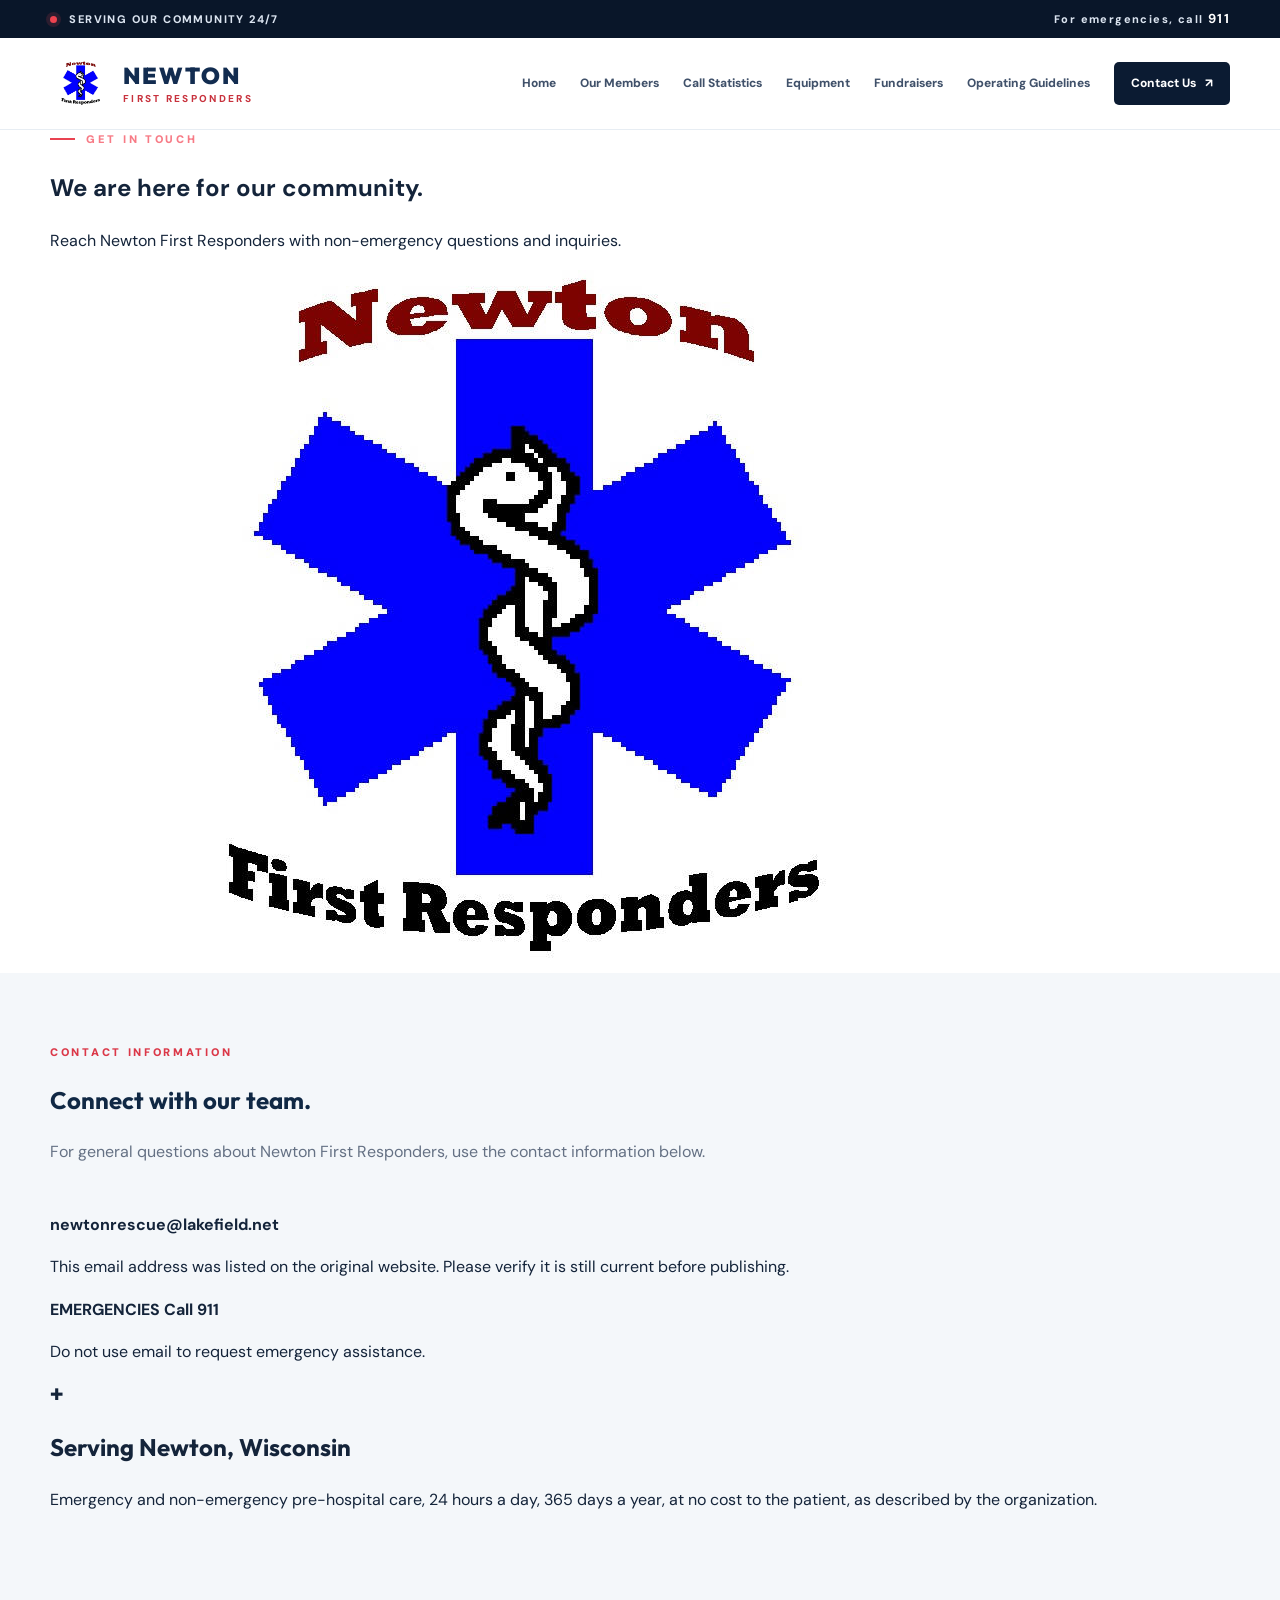
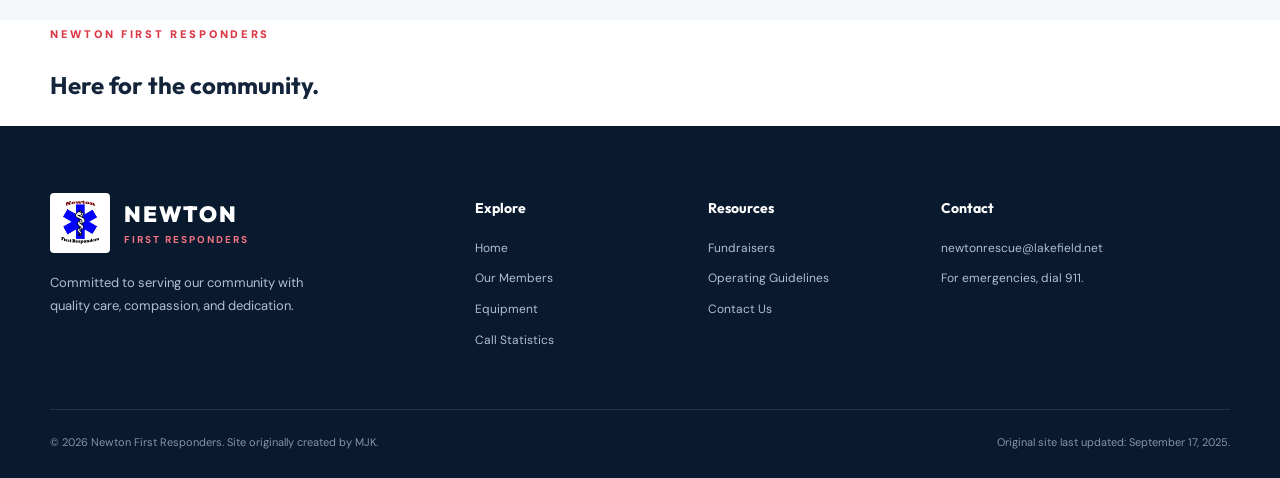
==== contact.html @ c243fa12 "Add files via upload" ====
<!doctype html>
<html lang="en">
    <head>
        <meta charset="UTF-8" />
        <meta name="viewport" content="width=device-width, initial-scale=1" />
        <meta name="description" content="A place to share verified information about calls and community response activity." />
        <title>Contact | Newton First Responders</title>
        <link rel="stylesheet" href="style.css" />
    </head>
    <body class="page-statistics">
        <div class="top-strip">
            <div class="container top-inner">
                <span><span class="live-dot"></span> SERVING OUR COMMUNITY 24/7</span
                ><span>For emergencies, call <strong>911</strong></span>
            </div>
        </div>
        <header class="site-header">
            <div class="container header-inner">
                <a href="index.html" class="brand" aria-label="Newton First Responders home">
                    <img src="newton-logo.png" alt="Newton First Responders emblem" /><span class="brand-copy">
                        <strong>NEWTON</strong><small>FIRST RESPONDERS</small></span>
                </a>
                <nav class="site-nav" aria-label="Main navigation">
                    <a href="index.html">Home</a>
                    <a href="members.html">Our Members</a>
                    <a href="statistics.html">Call Statistics</a>
                    <a href="equipment.html">Equipment</a>
                    <a href="fundraisers.html">Fundraisers</a>
                    <a href="guidelines.html">Operating Guidelines</a>
                    <a class="nav-contact" href="contact.html">Contact Us <span aria-hidden="true">↗</span></a>
                </nav>
            </div>
        </header>
        <main>
            <section class="inner-hero">
                <div class="container inner-hero-layout">
                    <div>
                        <div class="eyebrow"><span class="eyebrow-line"></span>GET IN TOUCH</div>
                        <h1>We are here for our community.</h1>
                        <p>Reach Newton First Responders with non-emergency questions and inquiries.</p>
                    </div>
                    <div class="inner-hero-mark"><img src="newton-logo.png" alt="Newton First Responders logo" /></div>
                </div>
            </section>
            <section class="inner-section">
                <div class="container contact-layout">
                    <div>
                        <div class="section-kicker">CONTACT INFORMATION</div>
                        <h2 class="inner-heading">Connect with our team.</h2>
                        <p class="inner-intro">
                            For general questions about Newton First Responders, use the contact information below.
                        </p>
                        <div class="contact-panel">
                            <strong>newtonrescue@lakefield.net</strong>
                            <p>
                                This email address was listed on the original website. Please verify it is still current
                                before publishing.
                            </p>
                        </div>
                        <div class="contact-panel">
                            <span class="contact-label"><strong>EMERGENCIES </span>Call 911</strong>
                            <p>Do not use email to request emergency assistance.</p>
                        </div>
                    </div>
                    <aside class="contact-aside">
                        <div class="inner-icon">✚</div>
                        <h2>Serving Newton, Wisconsin</h2>
                        <p>
                            Emergency and non-emergency pre-hospital care, 24 hours a day, 365 days a year, at no cost
                            to the patient, as described by the organization.
                        </p>
                    </aside>
                </div>
            </section>
            <section class="inner-bottom-cta">
                <div class="container inner-bottom-flex">
                    <div>
                        <span class="section-kicker">NEWTON FIRST RESPONDERS</span>
                        <h2>Here for the community.</h2>
                    </div>
                </div>
            </section>
        </main>
        <footer class="site-footer">
            <div class="container footer-top">
                <div class="footer-brand">
                    <img src="newton-logo.png" alt="Newton First Responders logo" />
                    <div><strong>NEWTON</strong><span>FIRST RESPONDERS</span></div>
                    <p>Committed to serving our community with quality care, compassion, and dedication.</p>
                </div>
                <div class="footer-links">
                    <h3>Explore</h3>
                    <a href="index.html">Home</a><a href="members.html">Our Members</a
                    ><a href="equipment.html">Equipment</a><a href="statistics.html">Call Statistics</a>
                </div>
                <div class="footer-links">
                    <h3>Resources</h3>
                    <a href="fundraisers.html">Fundraisers</a
                    ><a href="guidelines.html">Operating Guidelines</a><a href="Contact.html">Contact Us</a>
                </div>
                <div class="footer-links">
                    <h3>Contact</h3>
                    <a href="mailto:newtonrescue@lakefield.net">newtonrescue@lakefield.net</a>
                    <p>For emergencies, dial 911.</p>
                </div>
            </div>
            <div class="container footer-bottom">
                <span>© 2026 Newton First Responders. Site originally created by MJK.</span
                ><span>Original site last updated: September 17, 2025.</span>
            </div>
        </footer>
    </body>
</html>
---- style.css ----
/* =========================================
   START OF INDEX 
========================================= */
@import url("https://fonts.googleapis.com/css2?family=DM+Sans:wght@400;500;600;700;800&family=Outfit:wght@400;500;600;700;800;900&display=swap");
:root {
    --navy: #0b1b32;
    --navy2: #102844;
    --red: #d93240;
    --blue: #1953a4;
    --ink: #14243a;
    --muted: #657184;
    --pale: #f4f7fa;
    --white: #fff;
}

* {
    box-sizing: border-box;
}

html {
    scroll-behavior: smooth;
}

body {
    margin: 0;
    color: var(--ink);
    font-family: "DM Sans",Arial,sans-serif;
    line-height: 1.65;
    background: #fff;
}

a {
    text-decoration: none;
    color: inherit;
}

a:focus-visible {
    outline: 3px solid #eaa21c;
    outline-offset: 4px;
}

img {
    max-width: 100%;
    display: block;
}

.container {
    width: min(1180px,calc(100% - 48px));
    margin: auto;
}

.top-strip {
    background: #091629;
    color: #dbe4f0;
    font-size: 11px;
    font-weight: 800;
    letter-spacing: 1.4px;
}

.top-inner {
    min-height: 38px;
    display: flex;
    justify-content: space-between;
    align-items: center;
    gap: 12px;
}

.top-inner strong {
    color: #fff;
    font-size: 13px;
}

.live-dot {
    display: inline-block;
    width: 7px;
    height: 7px;
    border-radius: 50%;
    background: #ed4350;
    margin-right: 8px;
    box-shadow: 0 0 0 4px #ed435026;
}

.site-header {
    background: #fff;
    border-bottom: 1px solid #e7edf3;
}

.header-inner {
    display: flex;
    justify-content: space-between;
    align-items: center;
    gap: 24px;
    min-height: 91px;
}

.brand {
    display: flex;
    align-items: center;
    gap: 12px;
    flex-shrink: 0;
}

.brand img {
    width: 61px;
    height: 61px;
    object-fit: contain;
}

.brand-copy {
    display: flex;
    flex-direction: column;
    line-height: 1.1;
}

.brand-copy strong,.footer-brand strong {
    font-family: Outfit,sans-serif;
    font-weight: 900;
    letter-spacing: 2px;
    font-size: 23px;
    color: #122c50;
}

.brand-copy small {
    font-weight: 800;
    font-size: 10px;
    letter-spacing: 2.3px;
    color: #c8323d;
    margin-top: 5px;
}

.site-nav {
    display: flex;
    align-items: center;
    gap: 24px;
}

.site-nav a {
    font-size: 12px;
    font-weight: 800;
    color: #40516a;
    white-space: nowrap;
    transition: color .2s;
}

.site-nav a:hover,.site-nav a.active {
    color: #ce2d3b;
}

.site-nav .nav-contact {
    padding: 12px 17px;
    background: var(--navy);
    border-radius: 5px;
    color: #fff;
}

.site-nav .nav-contact:hover {
    color: #fff;
    background: #203f67;
}

.nav-contact span {
    margin-left: 6px;
}

.hero {
    position: relative;
    overflow: hidden;
    background: linear-gradient(122deg,#0b1b32 0%,#0e2747 62%,#10335a 100%);
    color: white;
}

.hero:before {
    content: "";
    position: absolute;
    inset: 0;
    background-image: linear-gradient(#ffffff06 1px,transparent 1px),linear-gradient(90deg,#ffffff06 1px,transparent 1px);
    background-size: 58px 58px;
    mask-image: linear-gradient(to right,transparent,#000);
}

.hero-glow {
    position: absolute;
    width: 580px;
    height: 580px;
    background: #286bbf25;
    filter: blur(85px);
    right: 3%;
    top: 0;
    border-radius: 50%;
}

.hero-grid {
    position: relative;
    display: grid;
    grid-template-columns: 1.13fr .87fr;
    align-items: center;
    min-height: 590px;
    gap: 55px;
    padding-top: 66px;
    padding-bottom: 68px;
}

.eyebrow,.section-kicker {
    font-size: 11px;
    letter-spacing: 2.7px;
    font-weight: 900;
    color: #db3848;
}

.eyebrow {
    color: #f77b86;
    display: flex;
    align-items: center;
    gap: 11px;
}

.eyebrow-line {
    height: 2px;
    width: 25px;
    background: #e94351;
}

.hero h1,h2,h3 {
    font-family: Outfit,Arial,sans-serif;
}

.hero h1 {
    font-size: clamp(40px,4.4vw,65px);
    line-height: 1.13;
    letter-spacing: -1.7px;
    margin: 25px 0;
}

.hero h1 em {
    font-style: normal;
    color: #ff6572;
}

.hero-copy>p {
    color: #bac8d9;
    max-width: 540px;
    font-size: 16px;
    line-height: 1.9;
}

.hero-actions {
    display: flex;
    gap: 12px;
    flex-wrap: wrap;
    margin-top: 32px;
}

.btn {
    display: inline-flex;
    align-items: center;
    justify-content: center;
    gap: 18px;
    padding: 14px 21px;
    font-size: 13px;
    font-weight: 800;
    border-radius: 5px;
    transition: transform .2s,background .2s;
}

.btn:hover {
    transform: translateY(-2px);
}

.btn-primary {
    background: #db3545;
    color: white;
}

.btn-primary:hover {
    background: #b82635;
}

.btn-outline {
    border: 1px solid #6d829e;
    color: #fff;
}

.btn-outline:hover {
    background: #ffffff12;
}

.hero-note {
    display: flex;
    align-items: center;
    gap: 13px;
    border-top: 1px solid #ffffff23;
    margin-top: 42px;
    padding-top: 25px;
    color: #b6c5d8;
    font-size: 12px;
}

.hero-note strong {
    color: #fff;
}

.note-icon {
    display: grid;
    place-items: center;
    width: 32px;
    height: 32px;
    flex: none;
    border: 1px solid #ffffff36;
    border-radius: 50%;
    color: #fb6471;
    font-size: 20px;
}

.hero-visual {
    position: relative;
    display: flex;
    align-items: center;
    justify-content: center;
    min-height: 430px;
}

.visual-ring {
    position: absolute;
    border: 1px solid #6b9de229;
    border-radius: 50%;
    aspect-ratio: 1;
}

.ring-one {
    width: 460px;
}

.ring-two {
    width: 365px;
}

.logo-panel {
    width: min(340px,90%);
    background: #fff;
    color: var(--ink);
    padding: 19px 24px 22px;
    position: relative;
    z-index: 1;
    box-shadow: 0 35px 70px #0005;
    border: 1px solid #dfe9f6;
    transform: rotate(2deg);
}

.logo-panel-top {
    font-size: 9px;
    font-weight: 900;
    letter-spacing: 2px;
    color: #8d99a7;
    text-align: center;
    padding: 5px 0 15px;
    border-bottom: 1px solid #e6ebf2;
}

.logo-panel img {
    height: 270px;
    width: 100%;
    object-fit: contain;
    margin: 8px auto;
}

.logo-panel-bottom {
    border-top: 1px solid #e6ebf2;
    display: flex;
    justify-content: space-between;
    align-items: center;
    padding-top: 14px;
    gap: 10px;
}

.logo-panel-bottom span {
    font-size: 9px;
    font-weight: 800;
    letter-spacing: 1.2px;
    color: #8794a4;
}

.logo-panel-bottom strong {
    font-size: 12px;
    letter-spacing: 1px;
    color: #143a70;
}

.floating-plus {
    position: absolute;
    color: #ed516250;
    font-size: 42px;
    font-weight: 300;
}

.plus-one {
    top: 25px;
    right: 12px;
}

.plus-two {
    bottom: 14px;
    left: 12px;
}

.stats-band {
    background: #fff;
    border-bottom: 1px solid #e8edf3;
}

.stats-grid {
    display: grid;
    grid-template-columns: repeat(4,1fr);
    padding: 30px 0;
}

.stat {
    text-align: center;
    border-right: 1px solid #e5ebf1;
}

.stat:last-child {
    border-right: 0;
}

.stat strong {
    font-family: Outfit,sans-serif;
    display: block;
    font-size: 39px;
    line-height: 1.1;
    color: #132d50;
    font-weight: 800;
}

.stat strong span {
    color: #d73342;
}

.stat>span {
    font-size: 12px;
    font-weight: 700;
    color: #6f7c8e;
}

.section-pad {
    padding: 105px 0;
}

.intro-grid {
    display: grid;
    grid-template-columns: .8fr 1.2fr;
    gap: 110px;
}

.section-lead h2,.services h2,.cta-section h2 {
    font-size: clamp(36px,4vw,52px);
    line-height: 1.14;
    letter-spacing: -1.2px;
    margin: 20px 0;
}

.section-lead h2 span,.services h2 span {
    color: #d33746;
}

.red-rule {
    width: 55px;
    height: 4px;
    background: #d33746;
    margin-top: 25px;
}

.intro-text {
    font-size: 15px;
    color: #5a6779;
    line-height: 1.95;
}

.intro-text p:first-child {
    margin-top: 0;
}

.intro-text p:last-child {
    margin-bottom: 0;
}

.services {
    background: #f4f7fa;
}

.services-head {
    display: flex;
    justify-content: space-between;
    align-items: end;
    gap: 35px;
    margin-bottom: 35px;
}

.services-head h2 {
    margin-bottom: 0;
}

.services-head>p {
    color: #657184;
    max-width: 290px;
    font-size: 14px;
}

.service-grid {
    display: grid;
    grid-template-columns: repeat(3,1fr);
    gap: 20px;
}

.service-card {
    position: relative;
    background: #fff;
    padding: 35px 30px 29px;
    border: 1px solid #e6ecf2;
    transition: transform .2s,box-shadow .2s;
}

.service-card:hover {
    transform: translateY(-4px);
    box-shadow: 0 15px 35px #132f5012;
}

.service-number {
    position: absolute;
    right: 28px;
    top: 24px;
    font-family: Outfit;
    font-weight: 900;
    font-size: 36px;
    color: #edf1f5;
}

.service-icon {
    height: 55px;
    width: 55px;
    display: grid;
    place-items: center;
    background: #fce9eb;
    color: #cb2d3d;
    font-size: 30px;
    border-radius: 8px;
}

.service-card h3 {
    font-size: 22px;
    margin: 25px 0 10px;
}

.service-card p {
    color: #657184;
    font-size: 14px;
    line-height: 1.85;
    min-height: 105px;
}

.service-card a {
    font-size: 12px;
    color: #b72a38;
    font-weight: 900;
}

.service-card a span {
    margin-left: 7px;
}

.cta-section {
    background: #14345b;
    color: #fff;
    position: relative;
    overflow: hidden;
}

.cta-section:after {
    content: "+";
    position: absolute;
    right: 5%;
    top: -120px;
    font-family: Arial;
    font-size: 460px;
    font-weight: 900;
    color: #ffffff07;
    line-height: 1;
}

.cta-inner {
    position: relative;
    z-index: 1;
    display: flex;
    justify-content: space-between;
    align-items: center;
    gap: 30px;
    padding: 72px 0;
}

.cta-section .section-kicker {
    color: #ff8490;
}

.cta-section h2 {
    margin: 15px 0;
}

.cta-section p {
    color: #b8c9dc;
    max-width: 470px;
    font-size: 14px;
}

.cta-buttons {
    display: flex;
    flex-direction: column;
    gap: 18px;
    align-items: center;
    flex-shrink: 0;
}

.btn-white {
    background: #fff;
    color: #15345a;
}

.cta-text-link {
    font-size: 13px;
    font-weight: 800;
    color: #e1eaf4;
}

.site-footer {
    background: #09192e;
    color: #b2bfd0;
}

.footer-top {
    padding: 67px 0 58px;
    display: grid;
    grid-template-columns: 2fr 1fr 1fr 1.5fr;
    gap: 40px;
}

.footer-brand {
    display: grid;
    grid-template-columns: 62px auto;
    column-gap: 12px;
    align-content: start;
    align-items: center;
}

.footer-brand img {
    width: 60px;
    height: 60px;
    object-fit: contain;
    background: #fff;
    border-radius: 4px;
}

.footer-brand strong {
    display: block;
    color: white;
    font-size: 22px;
}

.footer-brand span {
    display: block;
    color: #f1737f;
    font-size: 10px;
    font-weight: 800;
    letter-spacing: 2px;
}

.footer-brand p {
    grid-column: 1/-1;
    max-width: 280px;
    font-size: 13px;
    line-height: 1.8;
    margin-top: 18px;
}

.footer-links {
    display: flex;
    flex-direction: column;
    align-items: flex-start;
    gap: 11px;
}

.footer-links h3 {
    color: white;
    font-size: 14px;
    margin: 4px 0 8px;
}

.footer-links a,.footer-links p {
    font-size: 12px;
    color: #b2bfd0;
    margin: 0;
    overflow-wrap: anywhere;
}

.footer-links a:hover {
    color: #fff;
}

.footer-bottom {
    border-top: 1px solid #ffffff1c;
    display: flex;
    justify-content: space-between;
    gap: 15px;
    padding: 23px 0 27px;
    font-size: 11px;
    color: #8495a9;
}

@media (max-width:1100px) {
    .site-nav {
        gap: 13px;
    }

    .site-nav a {
        font-size: 11px;
    }

    .hero-grid {
        gap: 15px;
    }

    .intro-grid {
        gap: 60px;
    }
}

@media (max-width:900px) {
    .header-inner {
        flex-wrap: wrap;
        justify-content: center;
        padding: 14px 0;
    }

    .site-nav {
        justify-content: center;
        flex-wrap: wrap;
        gap: 10px 20px;
    }

    .hero-grid {
        grid-template-columns: 1fr;
        gap: 10px;
        text-align: center;
        padding: 70px 0;
    }

    .hero-copy>p {
        margin-left: auto;
        margin-right: auto;
    }

    .eyebrow,.hero-actions,.hero-note {
        justify-content: center;
    }

    .hero-visual {
        min-height: 400px;
    }

    .intro-grid {
        grid-template-columns: 1fr;
        gap: 25px;
    }

    .footer-top {
        grid-template-columns: repeat(2,1fr);
    }

    .services-head {
        align-items: start;
        flex-direction: column;
        gap: 0;
    }

    .service-card {
        padding: 25px 20px;
    }

    .service-card p {
        min-height: 140px;
    }
}

@media (max-width:650px) {
    .container {
        width: min(100% - 32px,1180px);
    }

    .top-inner {
        font-size: 9px;
        letter-spacing: .5px;
    }

    .top-inner span:last-child {
        white-space: nowrap;
    }

    .site-nav {
        gap: 6px 10px;
    }

    .site-nav a {
        font-size: 11px;
        padding: 4px;
    }

    .site-nav .nav-contact {
        padding: 7px 11px;
    }

    .brand img {
        width: 52px;
        height: 52px;
    }

    .hero-grid {
        padding: 60px 0;
    }

    .hero h1 {
        font-size: clamp(36px,9vw,52px);
    }

    .hero-copy>p {
        font-size: 14px;
    }

    .hero-visual {
        min-height: 365px;
    }

    .logo-panel {
        max-width: 290px;
    }

    .logo-panel img {
        height: 220px;
    }

    .ring-one {
        width: 360px;
    }

    .ring-two {
        width: 280px;
    }

    .stats-grid {
        grid-template-columns: repeat(2,1fr);
        row-gap: 25px;
    }

    .stat:nth-child(2) {
        border-right: 0;
    }

    .stat strong {
        font-size: 34px;
    }

    .section-pad {
        padding: 70px 0;
    }

    .service-grid {
        grid-template-columns: 1fr;
    }

    .service-card p {
        min-height: 0;
    }

    .cta-inner {
        padding: 65px 0;
        flex-direction: column;
        align-items: start;
    }

    .cta-buttons {
        align-items: start;
    }

    .footer-top {
        grid-template-columns: 1fr 1fr;
        gap: 32px 20px;
    }

    .footer-brand {
        grid-column: 1/-1;
    }

    .footer-bottom {
        flex-direction: column;
    }
}

@media (max-width:400px) {
    .top-inner {
        flex-direction: column;
        gap: 2px;
        padding: 7px 0;
    }

    .hero-actions {
        flex-direction: column;
    }

    .hero-actions .btn {
        width: 100%;
    }

    .logo-panel {
        max-width: 250px;
    }

    .logo-panel img {
        height: 190px;
    }

    .hero-visual {
        min-height: 315px;
    }

    .ring-one {
        width: 310px;
    }

    .ring-two {
        width: 240px;
    }

    .footer-top {
        grid-template-columns: 1fr;
    }
}
/* =========================================
   END OF INDEX 
========================================= */


/* =========================================
   START OF MEMBERS
========================================= */

.page-members .members-grid {
    display: grid;
    grid-template-columns: repeat(2, 1fr);
    gap: 20px;
    margin-top: 40px;
}

/* MEMBER CARDS */

.page-members .member-card {
    background: #ffffff;
    border: 1px solid #e6ecf2;
    border-left: 4px solid #d93240;
    border-radius: 8px;
    padding: 28px 30px;
    box-shadow: 0 5px 20px rgba(11, 27, 50, 0.04);
    transition: transform 0.25s ease, box-shadow 0.25s ease;
}

/* HOVER EFFECT */

.page-members .member-card:hover {
    transform: translateY(-4px);
    box-shadow: 0 12px 30px rgba(11, 27, 50, 0.10);
}

/* MEMBER NAME */

.page-members .member-card h3 {
    font-family: "Outfit", sans-serif;
    font-size: 22px;
    font-weight: 700;
    color: #102844;
    margin: 0 0 10px;
}

/* MEMBER ADDRESS */

.page-members .member-card p {
    font-family: "DM Sans", sans-serif;
    font-size: 14px;
    line-height: 1.7;
    color: #657184;
    margin: 0;
}

/* TABLET */

@media (max-width: 768px) {

    .page-members .members-grid {
        grid-template-columns: 1fr;
        gap: 16px;
    }

    .page-members .member-card {
        padding: 24px;
    }

}

/* MOBILE */

@media (max-width: 480px) {

    .page-members .members-grid {
        margin-top: 25px;
    }

    .page-members .member-card {
        padding: 20px;
    }

    .page-members .member-card h3 {
        font-size: 19px;
    }

    .page-members .member-card p {
        font-size: 13px;
    }

}
/* =========================================
   END OF MEMBERS
========================================= */


/* =========================================
   START OF STATISTICS
========================================= */

/* STATISTICS SECTION */

.page-statistics .inner-section {
    background: #f4f7fa;
    padding: 70px 0 90px;
}

.page-statistics .inner-heading {
    color: #102844;
    margin-bottom: 15px;
}

.page-statistics .inner-intro {
    font-family: "DM Sans", sans-serif;
    font-size: 16px;
    line-height: 1.9;
    color: #657184;
    max-width: 800px;
    margin-bottom: 45px;
}

/* STATISTICS SUMMARY */

.page-statistics .statistics-summary {
    display: grid;
    grid-template-columns: repeat(3, minmax(0, 1fr));
    gap: 22px;
    margin-bottom: 65px;
}

.page-statistics .statistics-summary-card {
    position: relative;
    background: #ffffff;
    border: 1px solid #e2e8f0;
    border-top: 4px solid #d93240;
    border-radius: 12px;
    padding: 30px;
    overflow: hidden;
    box-shadow: 0 8px 28px rgba(11, 27, 50, 0.06);
    transition:
        transform 0.3s ease,
        box-shadow 0.3s ease;
}

.page-statistics .statistics-summary-card:hover {
    transform: translateY(-4px);
    box-shadow: 0 14px 35px rgba(11, 27, 50, 0.12);
}

.page-statistics .statistics-summary-card span {
    display: block;
    font-family: "DM Sans", sans-serif;
    font-size: 11px;
    font-weight: 700;
    letter-spacing: 1.3px;
    color: #657184;
    margin-bottom: 18px;
}

.page-statistics .statistics-summary-card strong {
    display: block;
    font-family: "Outfit", sans-serif;
    font-size: 58px;
    font-weight: 800;
    line-height: 1;
    color: #102844;
    margin-bottom: 15px;
}

.page-statistics .statistics-summary-card p {
    font-family: "DM Sans", sans-serif;
    font-size: 14px;
    line-height: 1.6;
    color: #657184;
    margin: 0;
}

/* SECTION HEADINGS */

.page-statistics .statistics-section-heading {
    margin-bottom: 28px;
}

.page-statistics .statistics-section-heading h2 {
    font-family: "Outfit", sans-serif;
    font-size: 32px;
    font-weight: 700;
    color: #102844;
    margin: 10px 0 12px;
}

.page-statistics .statistics-section-heading p {
    font-family: "DM Sans", sans-serif;
    font-size: 15px;
    line-height: 1.8;
    color: #657184;
    margin: 0;
}

/* YEARLY CHART SECTION */

.page-statistics .statistics-chart-section {
    margin-bottom: 65px;
}

/* CHART CONTAINER */

.page-statistics .statistics-chart-container {
    position: relative;
    width: 100%;
    height: 430px;
    background: #ffffff;
    border: 1px solid #e2e8f0;
    border-radius: 14px;
    padding: 30px;
    box-shadow: 0 8px 30px rgba(11, 27, 50, 0.06);
}

/* CHART CANVAS */

.page-statistics .statistics-chart-container canvas {
    display: block;
    width: 100% !important;
    height: 100% !important;
}

/* DETAILED TABLE SECTION */

.page-statistics .statistics-table-section {
    margin-bottom: 25px;
}

/* TABLE SCROLL CONTAINER */

.page-statistics .statistics-table-wrapper {
    width: 100%;
    max-width: 100%;
    overflow-x: auto;
    overflow-y: hidden;
    background: #ffffff;
    border: 1px solid #e2e8f0;
    border-radius: 12px;
    box-shadow: 0 8px 30px rgba(11, 27, 50, 0.06);
    -webkit-overflow-scrolling: touch;
}

/* SCROLLBAR */

.page-statistics .statistics-table-wrapper::-webkit-scrollbar {
    height: 9px;
}

.page-statistics .statistics-table-wrapper::-webkit-scrollbar-track {
    background: #edf1f5;
}

.page-statistics .statistics-table-wrapper::-webkit-scrollbar-thumb {
    background: #a6b5c8;
    border-radius: 10px;
}

.page-statistics .statistics-table-wrapper::-webkit-scrollbar-thumb:hover {
    background: #1953a4;
}

/* STATISTICS TABLE */

.page-statistics .statistics-table {
    width: max-content;
    min-width: 100%;
    border-collapse: separate;
    border-spacing: 0;
    font-family: "DM Sans", sans-serif;
    font-size: 13px;
    color: #14243a;
    font-variant-numeric: tabular-nums;
}

/* TABLE HEADER */

.page-statistics .statistics-table thead th {
    background: #102844;
    color: #ffffff;
    padding: 18px 16px;
    text-align: center;
    font-size: 12px;
    font-weight: 700;
    white-space: nowrap;
    border-right: 1px solid rgba(255, 255, 255, 0.08);
}

/* FIRST COLUMN */

.page-statistics .statistics-table thead th:first-child {
    position: sticky;
    left: 0;
    z-index: 3;
    min-width: 190px;
    text-align: left;
    background: #102844;
}

/* TABLE BODY */

.page-statistics .statistics-table tbody th,
.page-statistics .statistics-table tbody td {
    padding: 16px;
    border-bottom: 1px solid #e6ecf2;
    border-right: 1px solid #edf1f5;
    white-space: nowrap;
}

/* CATEGORY COLUMN */

.page-statistics .statistics-table tbody th {
    position: sticky;
    left: 0;
    z-index: 2;
    min-width: 190px;
    background: #ffffff;
    font-weight: 700;
    text-align: left;
    color: #102844;
}

/* NUMBER CELLS */

.page-statistics .statistics-table tbody td {
    min-width: 65px;
    text-align: center;
    font-weight: 500;
}

/* ALTERNATING ROWS */

.page-statistics .statistics-table tbody tr:nth-child(even) td,
.page-statistics .statistics-table tbody tr:nth-child(even) th {
    background: #f7f9fc;
}

/* ROW HOVER */

.page-statistics .statistics-table tbody tr:hover td,
.page-statistics .statistics-table tbody tr:hover th {
    background: #eaf1fa;
}

/* TOTAL ROW */

.page-statistics .statistics-table .statistics-total-row th,
.page-statistics .statistics-table .statistics-total-row td {
    background: #102844 !important;
    color: #ffffff !important;
    font-weight: 800;
    border-bottom: none;
    border-right: 1px solid rgba(255, 255, 255, 0.1);
}

.page-statistics .statistics-table .statistics-total-row th {
    z-index: 2;
}

/* STATISTICS NOTE */

.page-statistics .statistics-note {
    font-family: "DM Sans", sans-serif;
    font-size: 13px;
    line-height: 1.8;
    color: #657184;
    background: #eaf1fa;
    border-left: 4px solid #1953a4;
    border-radius: 6px;
    padding: 18px 22px;
    margin: 25px 0 0;
}

/* TABLET */

@media (max-width: 900px) {

    .page-statistics .statistics-summary {
        grid-template-columns: repeat(2, minmax(0, 1fr));
        gap: 18px;
    }

    .page-statistics .statistics-summary-card {
        padding: 25px;
    }

    .page-statistics .statistics-summary-card strong {
        font-size: 50px;
    }

    .page-statistics .statistics-chart-container {
        height: 380px;
        padding: 20px;
    }

}

/* MOBILE */

@media (max-width: 480px) {

    .page-statistics .inner-section {
        padding: 40px 0 55px;
    }

    .page-statistics .inner-intro {
        font-size: 14px;
        margin-bottom: 30px;
    }

    .page-statistics .statistics-summary {
        grid-template-columns: 1fr;
        gap: 15px;
        margin-bottom: 45px;
    }

    .page-statistics .statistics-summary-card {
        padding: 25px;
    }

    .page-statistics .statistics-summary-card span {
        margin-bottom: 12px;
    }

    .page-statistics .statistics-summary-card strong {
        font-size: 48px;
    }

    .page-statistics .statistics-summary-card p {
        font-size: 13px;
    }

    .page-statistics .statistics-section-heading h2 {
        font-size: 26px;
    }

    .page-statistics .statistics-section-heading p {
        font-size: 14px;
    }

    .page-statistics .statistics-chart-section {
        margin-bottom: 45px;
    }

    .page-statistics .statistics-chart-container {
        height: 320px;
        padding: 15px 10px;
        border-radius: 10px;
    }

    .page-statistics .statistics-table thead th {
        padding: 14px 12px;
        font-size: 11px;
    }

    .page-statistics .statistics-table tbody th,
    .page-statistics .statistics-table tbody td {
        padding: 13px 12px;
        font-size: 12px;
    }

    .page-statistics .statistics-table thead th:first-child,
    .page-statistics .statistics-table tbody th {
        min-width: 150px;
    }

    .page-statistics .statistics-table tbody td {
        min-width: 55px;
    }

    .page-statistics .statistics-note {
        font-size: 12px;
        padding: 15px;
    }

}
/* =========================================
   END OF STATISTICS
========================================= */



/* =========================================
   START OF EQUIPMENT
========================================= */

/* EQUIPMENT SECTION */

.page-equipment .inner-section {
    background: #f4f7fa;
    padding: 70px 0 90px;
}

.page-equipment .inner-heading {
    color: #102844;
    margin-bottom: 15px;
}

.page-equipment .inner-intro {
    color: #657184;
    line-height: 1.8;
    max-width: 700px;
}

/* EQUIPMENT GALLERY */

.page-equipment .equipment-gallery {
    width: 100%;
    max-width: 780px;
    margin: 45px auto 0;
    display: flex;
    flex-direction: column;
    gap: 16px;
}

/* MAIN PHOTO */

.page-equipment .equipment-main-photo {
    width: 100%;
    padding: 16px;
    background: #ffffff;
    border: 1px solid #e2e8f0;
    border-radius: 14px;
    box-shadow: 0 10px 35px rgba(11, 27, 50, 0.08);
}

.page-equipment .equipment-main-photo img {
    width: 100%;
    height: auto;
    display: block;
    border-radius: 8px;
}

/* ADDITIONAL PHOTOS */

.page-equipment .equipment-photo-grid {
    display: grid;
    grid-template-columns: repeat(2, minmax(0, 1fr));
    gap: 16px;
}

.page-equipment .equipment-photo {
    width: 100%;
    padding: 12px;
    background: #ffffff;
    border: 1px solid #e2e8f0;
    border-radius: 12px;
    box-shadow: 0 6px 24px rgba(11, 27, 50, 0.06);
}

.page-equipment .equipment-photo img {
    width: 100%;
    height: auto;
    display: block;
    border-radius: 6px;
}

/* PHOTO HOVER EFFECT */

.page-equipment .equipment-main-photo,
.page-equipment .equipment-photo {
    transition:
        transform 0.3s ease,
        box-shadow 0.3s ease;
}

.page-equipment .equipment-main-photo:hover,
.page-equipment .equipment-photo:hover {
    transform: translateY(-4px);
    box-shadow: 0 14px 35px rgba(11, 27, 50, 0.12);
}

/* EQUIPMENT DESCRIPTION */

.page-equipment .equipment-description {
    position: relative;
    background: #102844;
    border-radius: 12px;
    padding: 35px 40px;
    margin-top: 12px;
    border-top: 4px solid #d93240;
    box-shadow: 0 10px 30px rgba(11, 27, 50, 0.12);
}

.page-equipment .equipment-description h3 {
    font-family: "Outfit", sans-serif;
    font-size: 27px;
    font-weight: 700;
    color: #ffffff;
    margin: 0 0 14px;
}

.page-equipment .equipment-description p {
    font-family: "DM Sans", sans-serif;
    font-size: 15px;
    line-height: 1.9;
    color: #d5dfeb;
    margin: 0;
    max-width: 650px;
}

/* TABLET */

@media (max-width: 768px) {

    .page-equipment .inner-section {
        padding: 55px 0 70px;
    }

    .page-equipment .equipment-gallery {
        max-width: 650px;
        margin-top: 35px;
    }

    .page-equipment .equipment-main-photo {
        padding: 12px;
    }

    .page-equipment .equipment-photo {
        padding: 10px;
    }

    .page-equipment .equipment-description {
        padding: 30px;
    }

}

/* MOBILE */

@media (max-width: 480px) {

    .page-equipment .inner-section {
        padding: 40px 0 55px;
    }

    .page-equipment .equipment-gallery {
        max-width: 100%;
        margin-top: 25px;
        gap: 12px;
    }

    .page-equipment .equipment-main-photo {
        padding: 8px;
        border-radius: 10px;
    }

    .page-equipment .equipment-photo-grid {
        grid-template-columns: 1fr;
        gap: 12px;
    }

    .page-equipment .equipment-photo {
        padding: 8px;
        border-radius: 10px;
    }

    .page-equipment .equipment-description {
        margin-top: 8px;
        padding: 25px 20px;
        border-radius: 10px;
    }

    .page-equipment .equipment-description h3 {
        font-size: 22px;
    }

    .page-equipment .equipment-description p {
        font-size: 14px;
        line-height: 1.8;
    }

}

/* =========================================
   END OF EQUIPMENT
========================================= */



/* =========================================
   START OF FUNDRAISERS
========================================= */

/* FUNDRAISERS SECTION */

.page-fundraisers .inner-section {
    background: #f4f7fa;
    padding: 70px 0 90px;
}

.page-fundraisers .inner-heading {
    color: #102844;
    margin-bottom: 15px;
}

.page-fundraisers .inner-intro {
    color: #657184;
    font-size: 16px;
    line-height: 1.9;
    max-width: 800px;
    margin-bottom: 55px;
}

/* FUNDRAISERS HEADING */

.page-fundraisers .fundraisers-heading {
    margin-bottom: 30px;
}

.page-fundraisers .fundraisers-heading h2 {
    font-family: "Outfit", sans-serif;
    font-size: 34px;
    font-weight: 700;
    color: #102844;
    margin: 10px 0 12px;
}

.page-fundraisers .fundraisers-heading p {
    font-family: "DM Sans", sans-serif;
    font-size: 15px;
    line-height: 1.8;
    color: #657184;
    margin: 0;
}

/* FUNDRAISER GRID */

.page-fundraisers .fundraisers-grid {
    display: grid;
    grid-template-columns: repeat(2, minmax(0, 1fr));
    gap: 24px;
    margin-bottom: 55px;
}

/* FUNDRAISER CARDS */

.page-fundraisers .fundraiser-card {
    display: flex;
    align-items: stretch;
    background: #ffffff;
    border: 1px solid #e2e8f0;
    border-radius: 12px;
    overflow: hidden;
    box-shadow: 0 8px 28px rgba(11, 27, 50, 0.06);
    transition:
        transform 0.3s ease,
        box-shadow 0.3s ease;
}

.page-fundraisers .fundraiser-card:hover {
    transform: translateY(-5px);
    box-shadow: 0 16px 35px rgba(11, 27, 50, 0.12);
}

/* DATE PANEL */

.page-fundraisers .fundraiser-date {
    min-width: 120px;
    padding: 28px 18px;
    background: #102844;
    display: flex;
    flex-direction: column;
    align-items: center;
    justify-content: center;
    text-align: center;
    gap: 5px;
    border-top: 4px solid #d93240;
}

.page-fundraisers .fundraiser-month {
    font-family: "DM Sans", sans-serif;
    font-size: 13px;
    font-weight: 700;
    letter-spacing: 2px;
    color: #ffffff;
}

.page-fundraisers .fundraiser-day {
    font-family: "Outfit", sans-serif;
    font-size: 48px;
    font-weight: 800;
    line-height: 1;
    color: #ffffff;
}

.page-fundraisers .fundraiser-year {
    font-family: "DM Sans", sans-serif;
    font-size: 13px;
    font-weight: 500;
    color: #c9d6e6;
}

/* FUNDRAISER CONTENT */

.page-fundraisers .fundraiser-content {
    flex: 1;
    min-width: 0;
    padding: 28px;
}

.page-fundraisers .fundraiser-label {
    display: inline-block;
    font-family: "DM Sans", sans-serif;
    font-size: 11px;
    font-weight: 700;
    letter-spacing: 1.2px;
    color: #d93240;
    margin-bottom: 12px;
}

.page-fundraisers .fundraiser-content h3 {
    font-family: "Outfit", sans-serif;
    font-size: 23px;
    font-weight: 700;
    color: #102844;
    margin: 0 0 12px;
}

.page-fundraisers .fundraiser-content p {
    font-family: "DM Sans", sans-serif;
    font-size: 14px;
    line-height: 1.8;
    color: #657184;
    margin: 0 0 20px;
}

/* EVENT DETAILS */

.page-fundraisers .fundraiser-details {
    padding-top: 15px;
    border-top: 1px solid #e6ecf2;
}

.page-fundraisers .fundraiser-details span {
    display: inline-block;
    font-family: "DM Sans", sans-serif;
    font-size: 13px;
    font-weight: 600;
    color: #102844;
}

/* COMMUNITY THANK YOU */

.page-fundraisers .fundraiser-thankyou {
    position: relative;
    background: #102844;
    border-radius: 14px;
    padding: 50px 55px;
    margin-bottom: 35px;
    overflow: hidden;
    border-top: 4px solid #d93240;
    box-shadow: 0 12px 35px rgba(11, 27, 50, 0.12);
}

.page-fundraisers .fundraiser-thankyou::after {
    content: "";
    position: absolute;
    width: 280px;
    height: 280px;
    border: 45px solid rgba(255, 255, 255, 0.035);
    border-radius: 50%;
    right: -100px;
    top: -110px;
    pointer-events: none;
}

.page-fundraisers .fundraiser-thankyou-content {
    position: relative;
    z-index: 1;
    max-width: 800px;
}

.page-fundraisers .fundraiser-thankyou .section-kicker {
    color: #ff7883;
}

.page-fundraisers .fundraiser-thankyou h2 {
    font-family: "Outfit", sans-serif;
    font-size: 32px;
    font-weight: 700;
    color: #ffffff;
    margin: 15px 0 20px;
}

.page-fundraisers .fundraiser-thankyou p {
    font-family: "DM Sans", sans-serif;
    font-size: 15px;
    line-height: 1.9;
    color: #d5dfeb;
    margin: 0 0 15px;
}

.page-fundraisers .fundraiser-thankyou p:last-child {
    margin-bottom: 0;
}

/* CONTACT BUTTON */

.page-fundraisers .inner-action {
    display: inline-flex;
    align-items: center;
    justify-content: center;
    margin-top: 5px;
}

/* TABLET */

@media (max-width: 900px) {

    .page-fundraisers .fundraisers-grid {
        grid-template-columns: 1fr;
        gap: 20px;
    }

    .page-fundraisers .fundraiser-card {
        max-width: 100%;
    }

    .page-fundraisers .fundraiser-thankyou {
        padding: 40px;
    }

}

/* MOBILE */

@media (max-width: 480px) {

    .page-fundraisers .inner-section {
        padding: 40px 0 55px;
    }

    .page-fundraisers .inner-intro {
        font-size: 14px;
        margin-bottom: 35px;
    }

    .page-fundraisers .fundraisers-heading h2 {
        font-size: 27px;
    }

    .page-fundraisers .fundraisers-heading p {
        font-size: 14px;
    }

    .page-fundraisers .fundraisers-grid {
        gap: 15px;
        margin-bottom: 35px;
    }

    .page-fundraisers .fundraiser-date {
        min-width: 85px;
        padding: 20px 10px;
    }

    .page-fundraisers .fundraiser-month {
        font-size: 11px;
        letter-spacing: 1px;
    }

    .page-fundraisers .fundraiser-day {
        font-size: 36px;
    }

    .page-fundraisers .fundraiser-year {
        font-size: 11px;
    }

    .page-fundraisers .fundraiser-content {
        padding: 20px 16px;
    }

    .page-fundraisers .fundraiser-label {
        font-size: 10px;
        letter-spacing: 0.5px;
    }

    .page-fundraisers .fundraiser-content h3 {
        font-size: 19px;
    }

    .page-fundraisers .fundraiser-content p {
        font-size: 13px;
        margin-bottom: 15px;
    }

    .page-fundraisers .fundraiser-details span {
        font-size: 12px;
    }

    .page-fundraisers .fundraiser-thankyou {
        padding: 30px 22px;
        margin-bottom: 25px;
    }

    .page-fundraisers .fundraiser-thankyou h2 {
        font-size: 25px;
    }

    .page-fundraisers .fundraiser-thankyou p {
        font-size: 14px;
    }

}
/* =========================================
   END OF FUNDRAISERS
========================================= */



/* =========================================
   START OF GUIDELINES
========================================= */

/* GUIDELINES SECTION */

.page-guidelines .inner-section {
    background: #f4f7fa;
    padding: 70px 0 90px;
}

.page-guidelines .inner-heading {
    color: #102844;
    margin-bottom: 15px;
}

.page-guidelines .inner-intro {
    color: #657184;
    font-size: 16px;
    line-height: 1.9;
    max-width: 800px;
    margin-bottom: 55px;
}

/* DOCUMENT HEADING */

.page-guidelines .guidelines-heading {
    margin-bottom: 30px;
}

.page-guidelines .guidelines-heading h2 {
    font-family: "Outfit", sans-serif;
    font-size: 34px;
    font-weight: 700;
    color: #102844;
    margin: 10px 0 12px;
}

.page-guidelines .guidelines-heading p {
    font-family: "DM Sans", sans-serif;
    font-size: 15px;
    line-height: 1.8;
    color: #657184;
    margin: 0;
}

/* DOCUMENT GRID */

.page-guidelines .guidelines-grid {
    display: grid;
    grid-template-columns: repeat(2, minmax(0, 1fr));
    gap: 24px;
    margin-bottom: 55px;
}

/* DOCUMENT CARDS */

.page-guidelines .guideline-card {
    display: flex;
    flex-direction: column;
    background: #ffffff;
    border: 1px solid #e2e8f0;
    border-top: 4px solid #d93240;
    border-radius: 12px;
    padding: 32px;
    box-shadow: 0 8px 28px rgba(11, 27, 50, 0.06);
    transition:
        transform 0.3s ease,
        box-shadow 0.3s ease;
}

.page-guidelines .guideline-card:hover {
    transform: translateY(-5px);
    box-shadow: 0 16px 35px rgba(11, 27, 50, 0.12);
}

/* DOCUMENT ICON */

.page-guidelines .guideline-icon {
    display: flex;
    align-items: center;
    justify-content: center;
    width: 70px;
    height: 70px;
    background: #fcebed;
    border-radius: 12px;
    font-size: 32px;
    margin-bottom: 25px;
}

/* DOCUMENT CONTENT */

.page-guidelines .guideline-content {
    display: flex;
    flex-direction: column;
    flex: 1;
}

.page-guidelines .guideline-label {
    display: inline-block;
    font-family: "DM Sans", sans-serif;
    font-size: 11px;
    font-weight: 700;
    letter-spacing: 1.2px;
    color: #d93240;
    margin-bottom: 12px;
}

.page-guidelines .guideline-content h3 {
    font-family: "Outfit", sans-serif;
    font-size: 23px;
    font-weight: 700;
    line-height: 1.4;
    color: #102844;
    margin: 0 0 15px;
}

.page-guidelines .guideline-content p {
    font-family: "DM Sans", sans-serif;
    font-size: 14px;
    line-height: 1.9;
    color: #657184;
    margin: 0 0 25px;
}

/* DOCUMENT FOOTER */

.page-guidelines .guideline-footer {
    display: flex;
    align-items: center;
    justify-content: space-between;
    flex-wrap: wrap;
    gap: 15px;
    margin-top: auto;
    padding-top: 22px;
    border-top: 1px solid #e6ecf2;
}

.page-guidelines .guideline-filetype {
    font-family: "DM Sans", sans-serif;
    font-size: 11px;
    font-weight: 700;
    letter-spacing: 1px;
    color: #657184;
}

/* PDF BUTTON */

.page-guidelines .guideline-button {
    position: relative;
    z-index: 2;
    display: inline-flex;
    align-items: center;
    justify-content: center;
    gap: 8px;
    padding: 12px 20px;
    background: #102844;
    color: #ffffff;
    font-family: "DM Sans", sans-serif;
    font-size: 13px;
    font-weight: 700;
    text-decoration: none;
    border: 1px solid #102844;
    border-radius: 7px;
    cursor: pointer;
    pointer-events: auto;
    transition:
        background 0.3s ease,
        border-color 0.3s ease,
        transform 0.3s ease;
}

.page-guidelines .guideline-button:hover {
    background: #d93240;
    border-color: #d93240;
    color: #ffffff;
    transform: translateY(-2px);
}

.page-guidelines .guideline-button:focus-visible {
    outline: 3px solid #d93240;
    outline-offset: 3px;
}

/* ADDITIONAL INFORMATION */

.page-guidelines .guidelines-information {
    position: relative;
    background: #102844;
    border-top: 4px solid #d93240;
    border-radius: 14px;
    padding: 50px 55px;
    overflow: hidden;
    box-shadow: 0 12px 35px rgba(11, 27, 50, 0.12);
}

.page-guidelines .guidelines-information::after {
    content: "";
    position: absolute;
    width: 280px;
    height: 280px;
    border: 45px solid rgba(255, 255, 255, 0.035);
    border-radius: 50%;
    right: -100px;
    top: -110px;
    pointer-events: none;
}

.page-guidelines .guidelines-information-content {
    position: relative;
    z-index: 1;
    max-width: 750px;
}

.page-guidelines .guidelines-information .section-kicker {
    color: #ff7883;
}

.page-guidelines .guidelines-information h2 {
    font-family: "Outfit", sans-serif;
    font-size: 32px;
    font-weight: 700;
    color: #ffffff;
    margin: 15px 0 20px;
}

.page-guidelines .guidelines-information p {
    font-family: "DM Sans", sans-serif;
    font-size: 15px;
    line-height: 1.9;
    color: #d5dfeb;
    margin: 0 0 25px;
}

/* CONTACT BUTTON */

.page-guidelines .guidelines-information .btn {
    position: relative;
    display: inline-flex;
    align-items: center;
    justify-content: center;
    background: #d93240;
    border-color: #d93240;
    color: #ffffff;
    text-decoration: none;
}

.page-guidelines .guidelines-information .btn:hover {
    background: #bd2532;
    border-color: #bd2532;
}

/* TABLET */

@media (max-width: 900px) {

    .page-guidelines .guidelines-grid {
        grid-template-columns: 1fr;
        gap: 20px;
    }

    .page-guidelines .guideline-card {
        padding: 28px;
    }

    .page-guidelines .guidelines-information {
        padding: 40px;
    }

}

/* MOBILE */

@media (max-width: 480px) {

    .page-guidelines .inner-section {
        padding: 40px 0 55px;
    }

    .page-guidelines .inner-intro {
        font-size: 14px;
        margin-bottom: 35px;
    }

    .page-guidelines .guidelines-heading h2 {
        font-size: 27px;
    }

    .page-guidelines .guidelines-heading p {
        font-size: 14px;
    }

    .page-guidelines .guidelines-grid {
        gap: 15px;
        margin-bottom: 35px;
    }

    .page-guidelines .guideline-card {
        padding: 22px;
        border-radius: 10px;
    }

    .page-guidelines .guideline-icon {
        width: 60px;
        height: 60px;
        font-size: 28px;
        margin-bottom: 20px;
    }

    .page-guidelines .guideline-label {
        font-size: 10px;
    }

    .page-guidelines .guideline-content h3 {
        font-size: 20px;
    }

    .page-guidelines .guideline-content p {
        font-size: 13px;
    }

    .page-guidelines .guideline-footer {
        flex-direction: column;
        align-items: stretch;
    }

    .page-guidelines .guideline-button {
        width: 100%;
        padding: 14px 18px;
    }

    .page-guidelines .guidelines-information {
        padding: 30px 22px;
        border-radius: 10px;
    }

    .page-guidelines .guidelines-information h2 {
        font-size: 25px;
    }

    .page-guidelines .guidelines-information p {
        font-size: 14px;
    }

}
/* =========================================
   END OF GUIDELINES
========================================= */


/* =========================================
   START OF CONTACT US
========================================= */

/* =========================================
   END OF CONTACT US
========================================= */
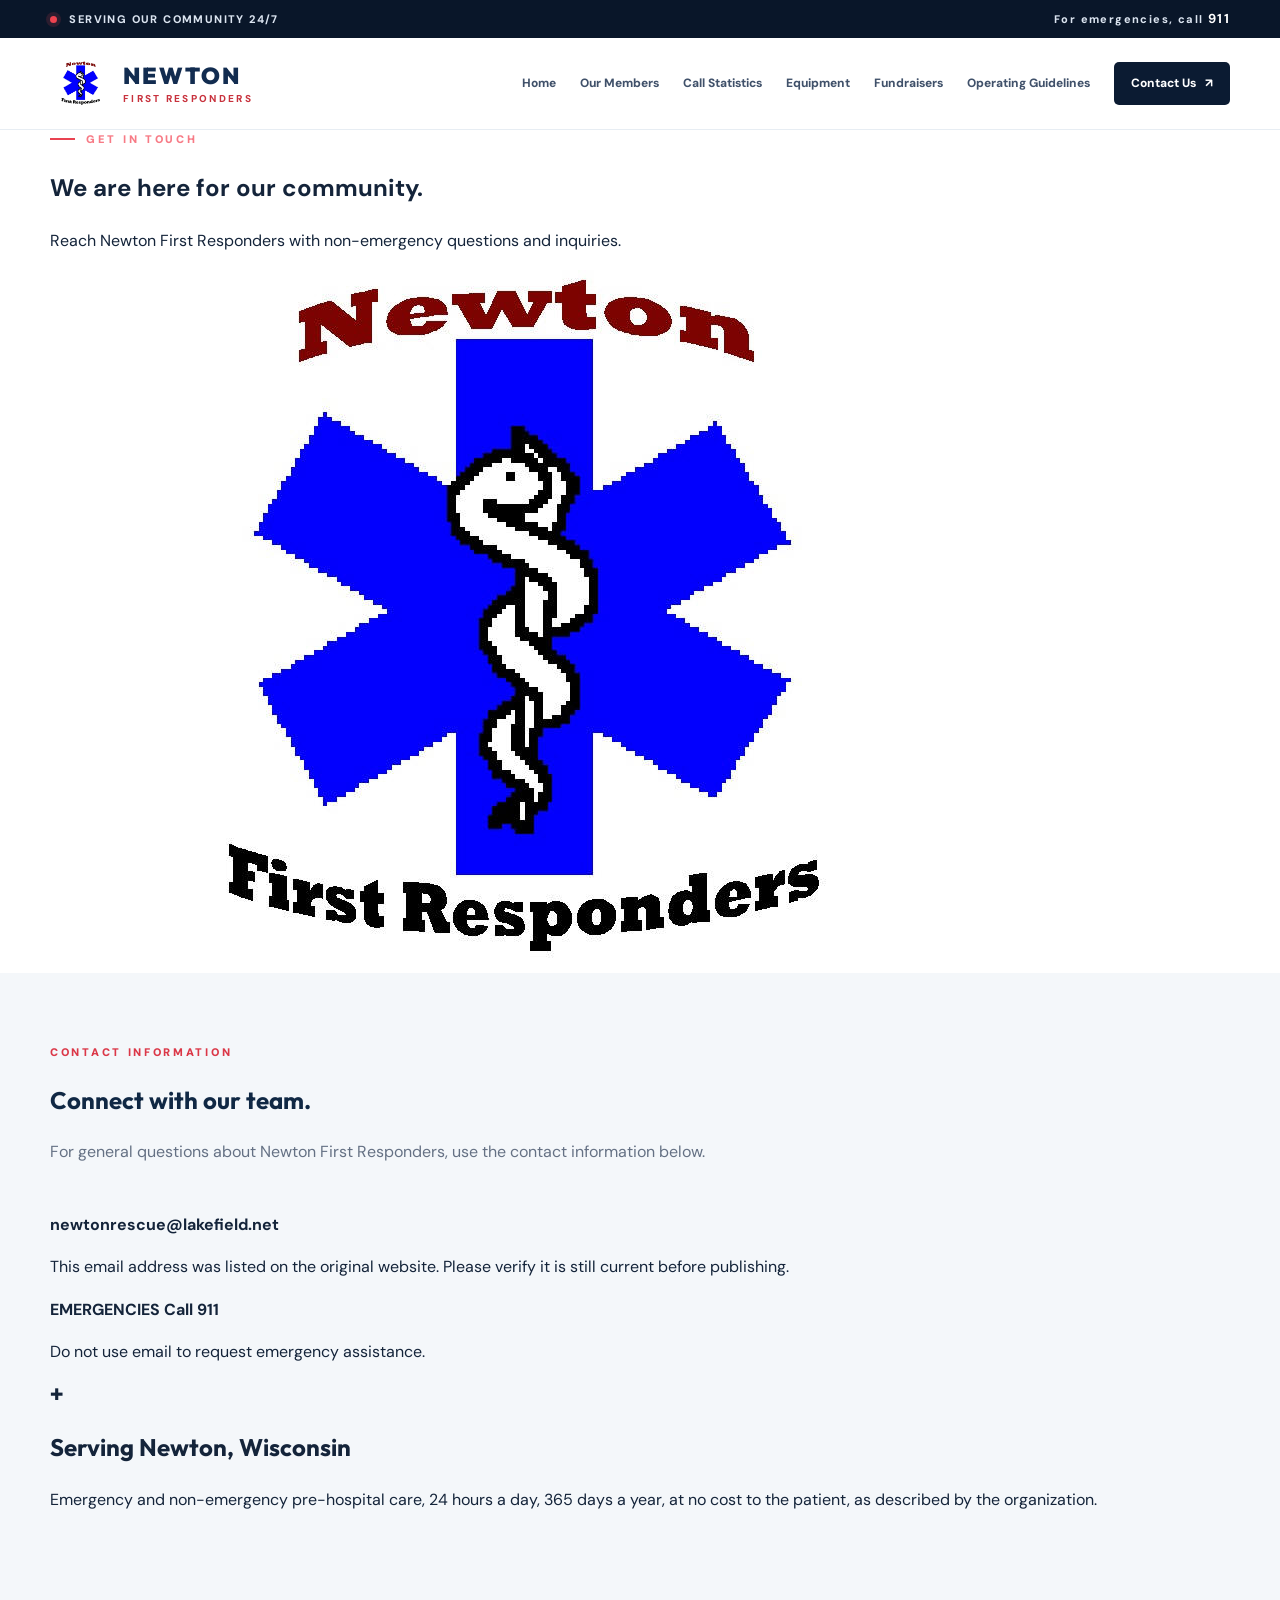
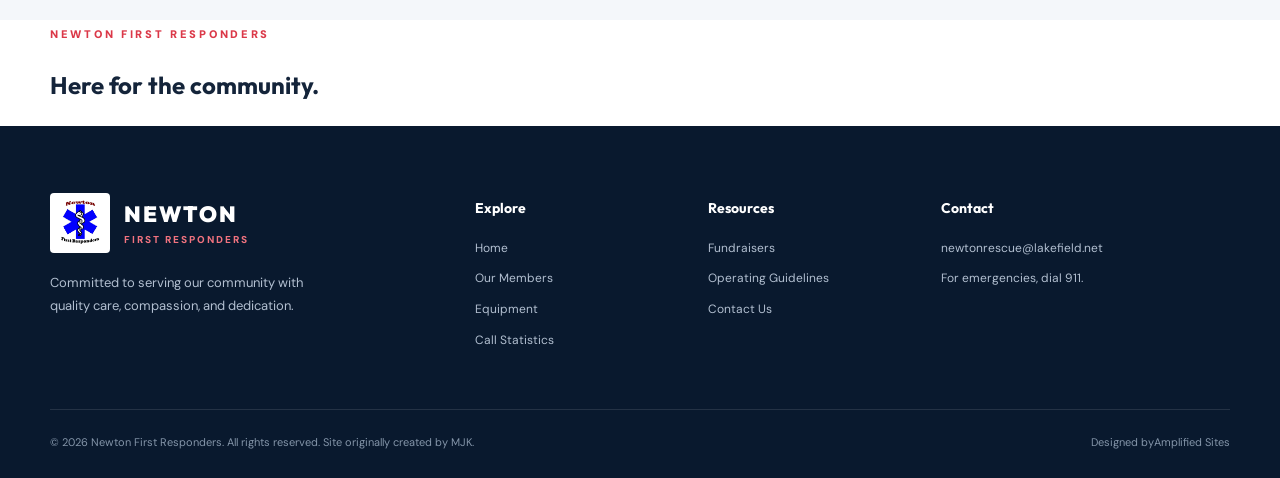
==== commit ce5e95b1: "Update contact.html" ====
--- a/contact.html
+++ b/contact.html
@@ -105,8 +105,8 @@
                 </div>
             </div>
             <div class="container footer-bottom">
-                <span>© 2026 Newton First Responders. Site originally created by MJK.</span
-                ><span>Original site last updated: September 17, 2025.</span>
+                <span>© 2026 Newton First Responders. All rights reserved. Site originally created by MJK.</span>
+                <span>Designed by<a href="https://amplifiedsites.com" target="_blank" rel="noopener noreferrer">Amplified Sites</a></span>
             </div>
         </footer>
     </body>
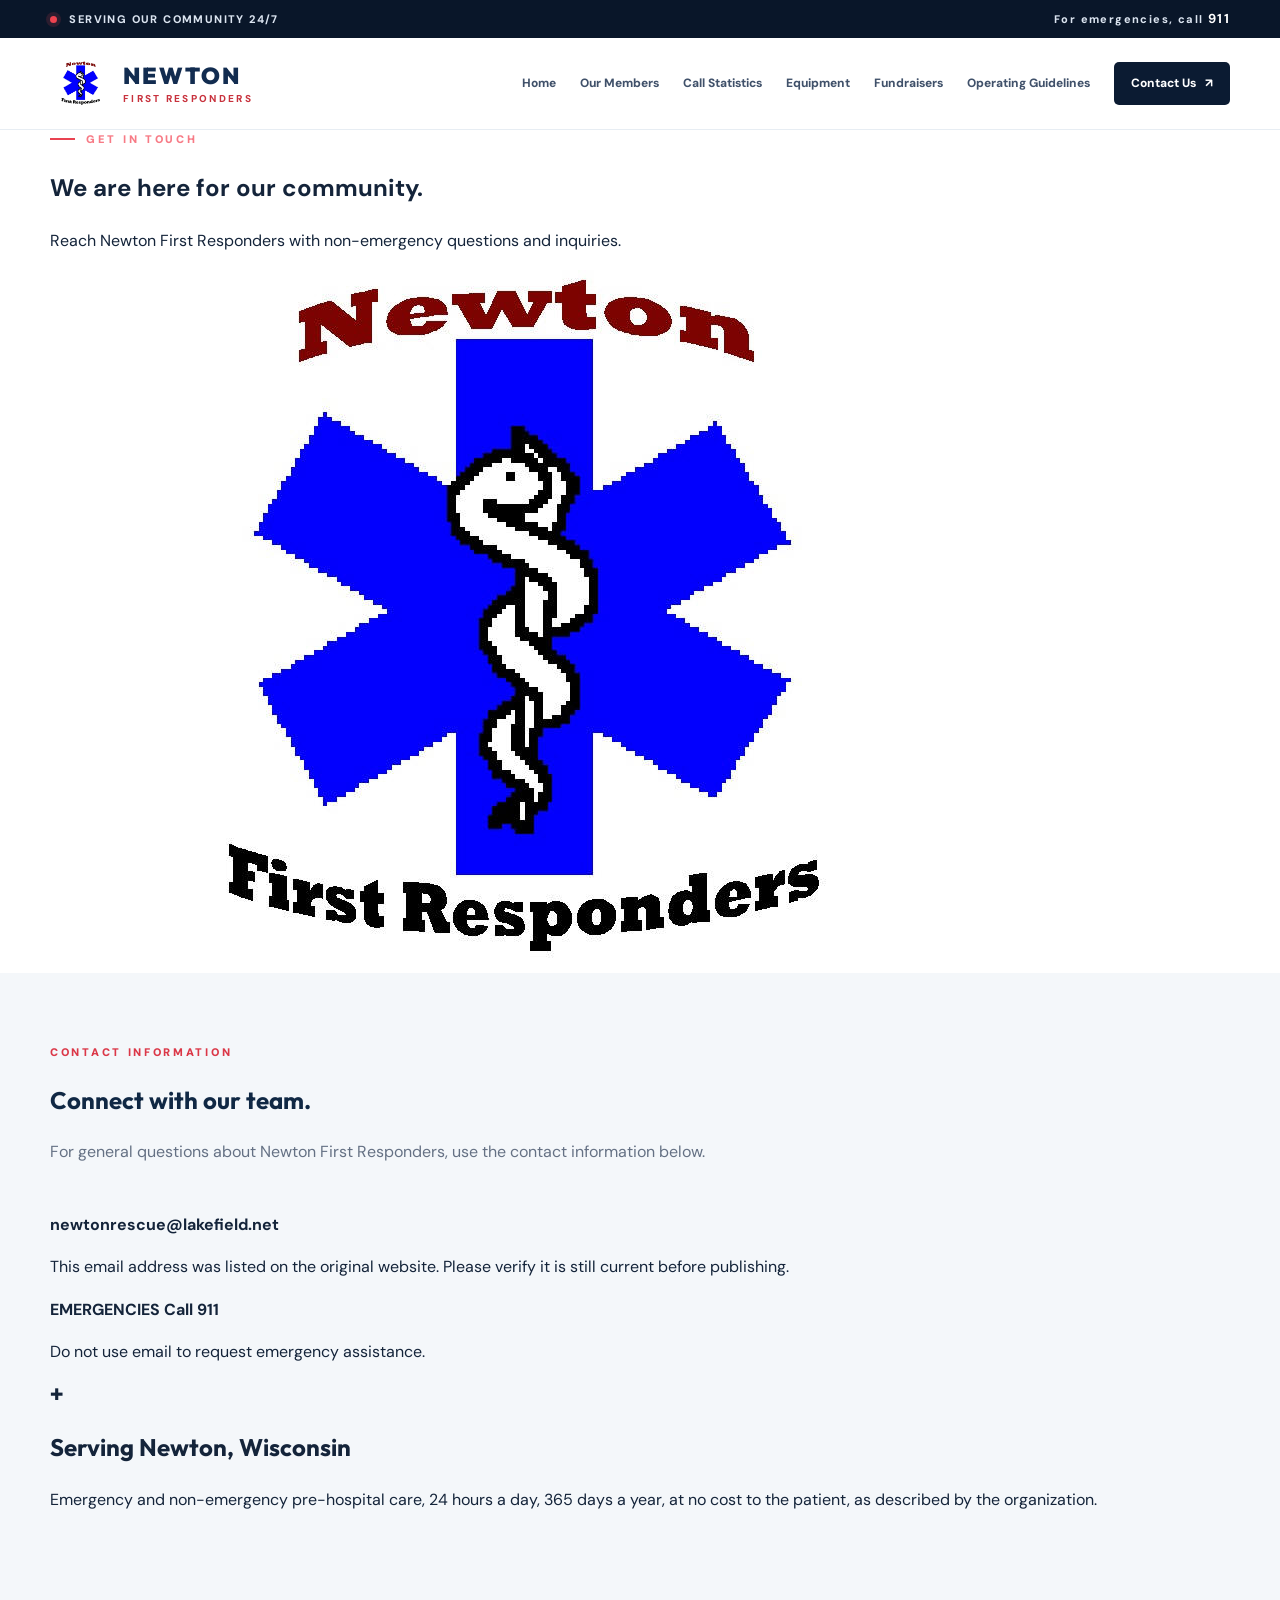
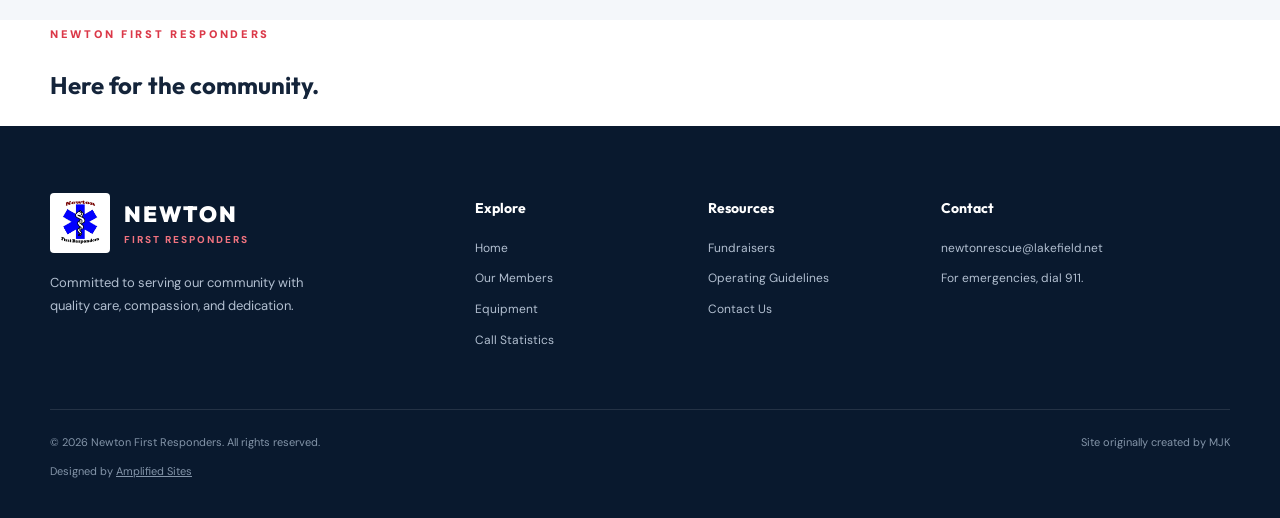
==== commit 6db71cad: "Update contact.html" ====
--- a/contact.html
+++ b/contact.html
@@ -105,8 +105,11 @@
                 </div>
             </div>
             <div class="container footer-bottom">
-                <span>© 2026 Newton First Responders. All rights reserved. Site originally created by MJK.</span>
-                <span>Designed by<a href="https://amplifiedsites.com" target="_blank" rel="noopener noreferrer">Amplified Sites</a></span>
+                <span>© 2026 Newton First Responders. All rights reserved. 
+                    <p>Designed by <a href="https://amplifiedsites.com" target="_blank" style="text-decoration: underline;">Amplified Sites</a>
+                    </p>
+                </span>
+                <span>Site originally created by MJK</span>
             </div>
         </footer>
     </body>
